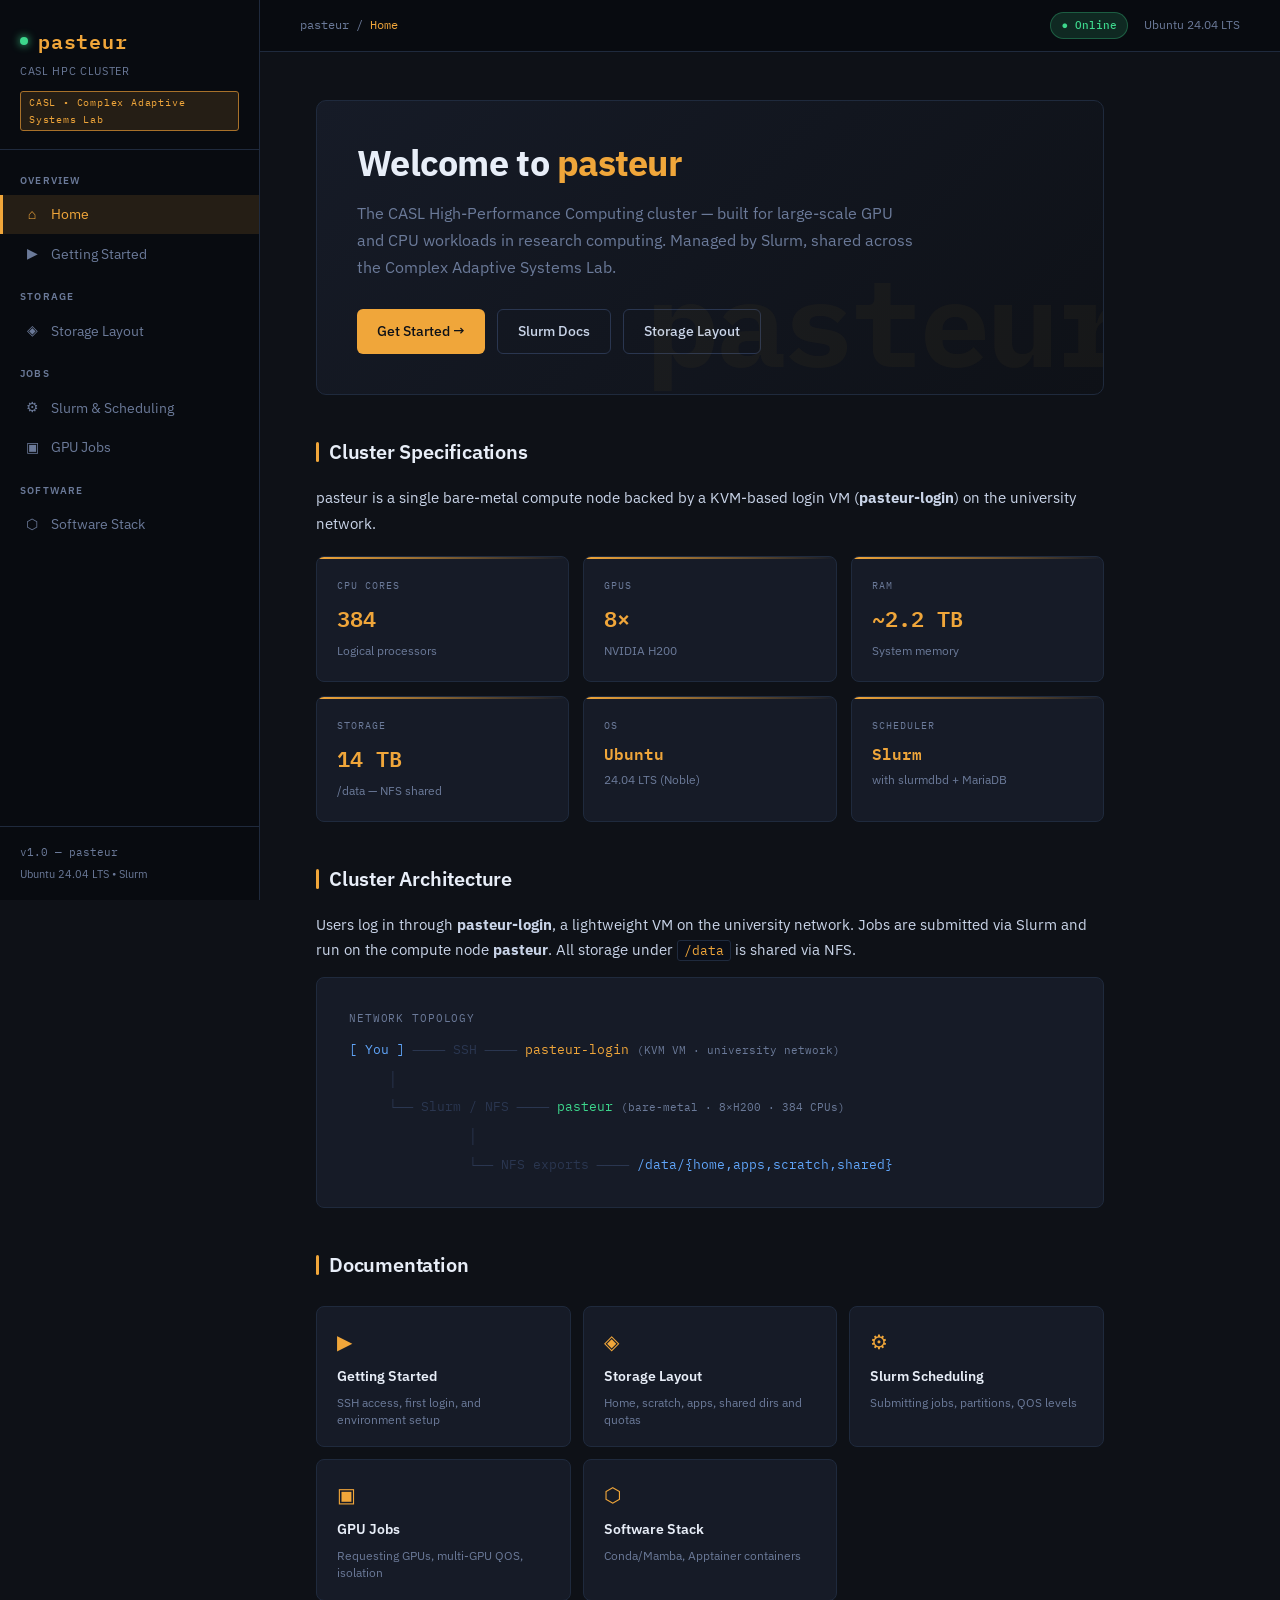
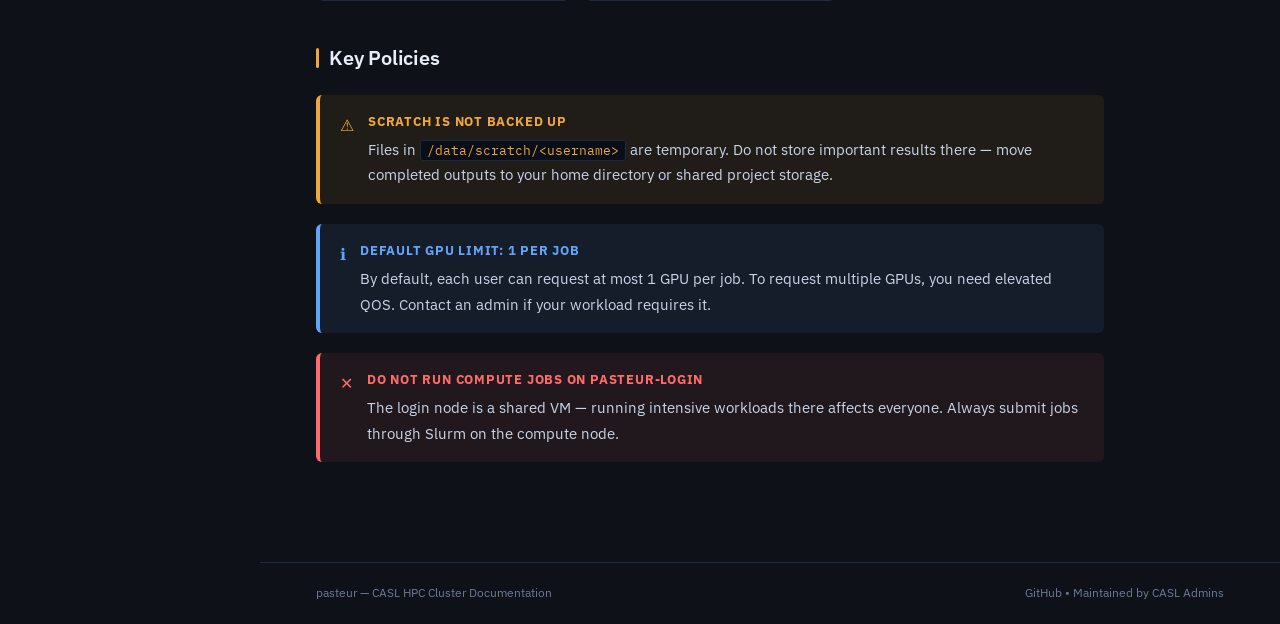
==== index.html @ b66a548c "Initial docs" ====
<!DOCTYPE html>
<html lang="en">
<head>
  <meta charset="UTF-8">
  <meta name="viewport" content="width=device-width, initial-scale=1.0">
  <title>pasteur — CASL HPC Cluster</title>
  <link rel="stylesheet" href="css/style.css">
</head>
<body>
<div class="layout">

  <!-- Sidebar -->
  <nav class="sidebar" id="sidebar">
    <div class="sidebar-brand">
      <div class="cluster-name">pasteur</div>
      <div class="subtitle">CASL HPC Cluster</div>
      <div class="org-tag">CASL &bull; Complex Adaptive Systems Lab</div>
    </div>
    <div class="sidebar-nav">
      <div class="nav-section">
        <div class="nav-section-label">Overview</div>
        <a class="nav-link" href="index.html"><span class="icon">⌂</span> Home</a>
        <a class="nav-link" href="getting-started.html"><span class="icon">▶</span> Getting Started</a>
      </div>
      <div class="nav-section">
        <div class="nav-section-label">Storage</div>
        <a class="nav-link" href="storage.html"><span class="icon">◈</span> Storage Layout</a>
      </div>
      <div class="nav-section">
        <div class="nav-section-label">Jobs</div>
        <a class="nav-link" href="slurm.html"><span class="icon">⚙</span> Slurm &amp; Scheduling</a>
        <a class="nav-link" href="gpu-jobs.html"><span class="icon">▣</span> GPU Jobs</a>
      </div>
      <div class="nav-section">
        <div class="nav-section-label">Software</div>
        <a class="nav-link" href="software.html"><span class="icon">⬡</span> Software Stack</a>
      </div>
    </div>
    <div class="sidebar-footer">
      <div class="version">v1.0 &mdash; pasteur</div>
      <div style="margin-top:4px;">Ubuntu 24.04 LTS &bull; Slurm</div>
    </div>
  </nav>

  <div class="overlay" id="overlay"></div>

  <!-- Main -->
  <div class="main">
    <div class="topbar">
      <div style="display:flex;align-items:center;gap:12px;">
        <button class="hamburger" id="hamburger">☰</button>
        <div class="topbar-breadcrumb">pasteur / <span>Home</span></div>
      </div>
      <div class="topbar-right">
        <span class="badge badge-green">● Online</span>
        <span>Ubuntu 24.04 LTS</span>
      </div>
    </div>

    <div class="content">

      <!-- Hero -->
      <div class="hero">
        <h1>Welcome to <span>pasteur</span></h1>
        <p>The CASL High-Performance Computing cluster — built for large-scale GPU and CPU workloads in research computing. Managed by Slurm, shared across the Complex Adaptive Systems Lab.</p>
        <div class="btn-row">
          <a class="btn btn-primary" href="getting-started.html">Get Started →</a>
          <a class="btn btn-secondary" href="slurm.html">Slurm Docs</a>
          <a class="btn btn-secondary" href="storage.html">Storage Layout</a>
        </div>
      </div>

      <!-- Specs -->
      <h2>Cluster Specifications</h2>
      <p>pasteur is a single bare-metal compute node backed by a KVM-based login VM (<strong>pasteur-login</strong>) on the university network.</p>

      <div class="card-grid">
        <div class="spec-card">
          <div class="spec-label">CPU Cores</div>
          <div class="spec-value">384</div>
          <div class="spec-sub">Logical processors</div>
        </div>
        <div class="spec-card">
          <div class="spec-label">GPUs</div>
          <div class="spec-value">8×</div>
          <div class="spec-sub">NVIDIA H200</div>
        </div>
        <div class="spec-card">
          <div class="spec-label">RAM</div>
          <div class="spec-value">~2.2 TB</div>
          <div class="spec-sub">System memory</div>
        </div>
        <div class="spec-card">
          <div class="spec-label">Storage</div>
          <div class="spec-value">14 TB</div>
          <div class="spec-sub">/data — NFS shared</div>
        </div>
        <div class="spec-card">
          <div class="spec-label">OS</div>
          <div class="spec-value" style="font-size:16px;">Ubuntu</div>
          <div class="spec-sub">24.04 LTS (Noble)</div>
        </div>
        <div class="spec-card">
          <div class="spec-label">Scheduler</div>
          <div class="spec-value" style="font-size:16px;">Slurm</div>
          <div class="spec-sub">with slurmdbd + MariaDB</div>
        </div>
      </div>

      <!-- Architecture -->
      <h2>Cluster Architecture</h2>
      <p>Users log in through <strong>pasteur-login</strong>, a lightweight VM on the university network. Jobs are submitted via Slurm and run on the compute node <strong>pasteur</strong>. All storage under <code>/data</code> is shared via NFS.</p>

      <div class="card" style="padding:28px 32px;">
        <div style="font-family:var(--font-mono);font-size:13px;line-height:2.2;color:var(--text-dim);">
          <div style="color:var(--text-dim);font-size:11px;margin-bottom:6px;letter-spacing:0.08em;text-transform:uppercase;">Network Topology</div>
          <div>
            <span style="color:var(--blue);">[ You ]</span>
            <span style="color:var(--border-2);"> ──── SSH ──── </span>
            <span style="color:var(--amber);">pasteur-login</span>
            <span style="color:var(--text-dim);font-size:11px;"> (KVM VM · university network)</span>
          </div>
          <div style="padding-left:40px;color:var(--border-2);">│</div>
          <div style="padding-left:40px;">
            <span style="color:var(--border-2);">└── Slurm / NFS ──── </span>
            <span style="color:var(--green);">pasteur</span>
            <span style="color:var(--text-dim);font-size:11px;"> (bare-metal · 8×H200 · 384 CPUs)</span>
          </div>
          <div style="padding-left:120px;color:var(--border-2);">│</div>
          <div style="padding-left:120px;">
            <span style="color:var(--border-2);">└── NFS exports ──── </span>
            <span style="color:var(--blue);">/data/{home,apps,scratch,shared}</span>
          </div>
        </div>
      </div>

      <!-- Quick links -->
      <h2>Documentation</h2>
      <div class="quick-links">
        <a class="quick-link" href="getting-started.html">
          <span class="ql-icon">▶</span>
          <span class="ql-title">Getting Started</span>
          <span class="ql-desc">SSH access, first login, and environment setup</span>
        </a>
        <a class="quick-link" href="storage.html">
          <span class="ql-icon">◈</span>
          <span class="ql-title">Storage Layout</span>
          <span class="ql-desc">Home, scratch, apps, shared dirs and quotas</span>
        </a>
        <a class="quick-link" href="slurm.html">
          <span class="ql-icon">⚙</span>
          <span class="ql-title">Slurm Scheduling</span>
          <span class="ql-desc">Submitting jobs, partitions, QOS levels</span>
        </a>
        <a class="quick-link" href="gpu-jobs.html">
          <span class="ql-icon">▣</span>
          <span class="ql-title">GPU Jobs</span>
          <span class="ql-desc">Requesting GPUs, multi-GPU QOS, isolation</span>
        </a>
        <a class="quick-link" href="software.html">
          <span class="ql-icon">⬡</span>
          <span class="ql-title">Software Stack</span>
          <span class="ql-desc">Conda/Mamba, Apptainer containers</span>
        </a>
      </div>

      <!-- Policies -->
      <h2>Key Policies</h2>
      <div class="callout callout-warning">
        <span class="callout-icon">⚠</span>
        <div class="callout-body">
          <strong>Scratch is not backed up</strong>
          Files in <code>/data/scratch/&lt;username&gt;</code> are temporary. Do not store important results there — move completed outputs to your home directory or shared project storage.
        </div>
      </div>
      <div class="callout callout-info">
        <span class="callout-icon">ℹ</span>
        <div class="callout-body">
          <strong>Default GPU limit: 1 per job</strong>
          By default, each user can request at most 1 GPU per job. To request multiple GPUs, you need elevated QOS. Contact an admin if your workload requires it.
        </div>
      </div>
      <div class="callout callout-danger">
        <span class="callout-icon">✕</span>
        <div class="callout-body">
          <strong>Do not run compute jobs on pasteur-login</strong>
          The login node is a shared VM — running intensive workloads there affects everyone. Always submit jobs through Slurm on the compute node.
        </div>
      </div>

    </div><!-- /content -->

    <footer class="page-footer">
      <span>pasteur — CASL HPC Cluster Documentation</span>
      <span><a href="https://github.com" target="_blank">GitHub</a> &bull; Maintained by CASL Admins</span>
    </footer>
  </div><!-- /main -->
</div>

<script src="js/main.js"></script>
</body>
</html>
---- css/style.css ----
@import url('https://fonts.googleapis.com/css2?family=IBM+Plex+Mono:wght@400;500;600&family=IBM+Plex+Sans:ital,wght@0,300;0,400;0,500;0,600;0,700;1,400&display=swap');

/* ── Reset & Variables ─────────────────────────────── */
*, *::before, *::after { box-sizing: border-box; margin: 0; padding: 0; }

:root {
  --bg:         #0e1117;
  --bg-sidebar: #080b10;
  --bg-card:    #161b27;
  --bg-code:    #0a0e18;
  --border:     #1f2a3d;
  --border-2:   #2a3650;

  --text:       #c9d4e8;
  --text-dim:   #6b7a99;
  --text-head:  #e8eef8;

  --amber:      #f0a63a;
  --amber-dim:  #a8712a;
  --amber-glow: rgba(240,166,58,0.12);
  --green:      #3dd68c;
  --green-dim:  rgba(61,214,140,0.15);
  --red:        #ff6b6b;
  --blue:       #60a5fa;

  --sidebar-w: 260px;
  --font-mono: 'IBM Plex Mono', 'Courier New', monospace;
  --font-body: 'IBM Plex Sans', 'Segoe UI', sans-serif;
}

html { scroll-behavior: smooth; }

body {
  font-family: var(--font-body);
  background: var(--bg);
  color: var(--text);
  line-height: 1.7;
  font-size: 15px;
}

a { color: var(--amber); text-decoration: none; }
a:hover { color: #ffd07a; text-decoration: underline; }

/* ── Layout ─────────────────────────────────────────── */
.layout { display: flex; min-height: 100vh; }

/* ── Sidebar ─────────────────────────────────────────── */
.sidebar {
  width: var(--sidebar-w);
  background: var(--bg-sidebar);
  border-right: 1px solid var(--border);
  position: fixed;
  top: 0; left: 0; bottom: 0;
  overflow-y: auto;
  display: flex;
  flex-direction: column;
  z-index: 100;
  transition: transform 0.3s ease;
}

.sidebar-brand {
  padding: 24px 20px 18px;
  border-bottom: 1px solid var(--border);
}

.sidebar-brand .cluster-name {
  font-family: var(--font-mono);
  font-size: 20px;
  font-weight: 600;
  color: var(--amber);
  letter-spacing: 0.04em;
  display: flex;
  align-items: center;
  gap: 10px;
}

.sidebar-brand .cluster-name::before {
  content: '';
  display: inline-block;
  width: 8px; height: 8px;
  background: var(--green);
  border-radius: 50%;
  box-shadow: 0 0 8px var(--green);
  animation: pulse 2s infinite;
}

@keyframes pulse {
  0%, 100% { opacity: 1; }
  50% { opacity: 0.4; }
}

.sidebar-brand .subtitle {
  font-size: 11px;
  color: var(--text-dim);
  margin-top: 4px;
  letter-spacing: 0.06em;
  text-transform: uppercase;
}

.sidebar-brand .org-tag {
  display: inline-block;
  margin-top: 10px;
  padding: 2px 8px;
  background: var(--amber-glow);
  border: 1px solid var(--amber-dim);
  border-radius: 3px;
  font-family: var(--font-mono);
  font-size: 10px;
  color: var(--amber);
  letter-spacing: 0.08em;
}

.sidebar-nav { padding: 16px 0; flex: 1; }

.nav-section {
  margin-bottom: 8px;
}

.nav-section-label {
  padding: 6px 20px;
  font-size: 10px;
  font-weight: 600;
  letter-spacing: 0.12em;
  text-transform: uppercase;
  color: var(--text-dim);
}

.nav-link {
  display: flex;
  align-items: center;
  gap: 10px;
  padding: 8px 20px;
  color: var(--text-dim);
  font-size: 13.5px;
  border-left: 3px solid transparent;
  transition: all 0.15s;
}

.nav-link:hover {
  color: var(--text);
  background: rgba(255,255,255,0.04);
  text-decoration: none;
}

.nav-link.active {
  color: var(--amber);
  background: var(--amber-glow);
  border-left-color: var(--amber);
}

.nav-link .icon { font-size: 14px; width: 18px; text-align: center; }

.sidebar-footer {
  padding: 16px 20px;
  border-top: 1px solid var(--border);
  font-size: 11px;
  color: var(--text-dim);
}

.sidebar-footer .version {
  font-family: var(--font-mono);
  color: var(--text-dim);
}

/* ── Main content ────────────────────────────────────── */
.main {
  margin-left: var(--sidebar-w);
  flex: 1;
  min-height: 100vh;
  display: flex;
  flex-direction: column;
}

.topbar {
  background: var(--bg-sidebar);
  border-bottom: 1px solid var(--border);
  padding: 12px 40px;
  display: flex;
  align-items: center;
  justify-content: space-between;
  position: sticky;
  top: 0;
  z-index: 50;
}

.topbar-breadcrumb {
  font-family: var(--font-mono);
  font-size: 12px;
  color: var(--text-dim);
}

.topbar-breadcrumb span { color: var(--amber); }

.topbar-right {
  display: flex;
  align-items: center;
  gap: 16px;
  font-size: 12px;
  color: var(--text-dim);
}

.badge {
  display: inline-flex;
  align-items: center;
  gap: 5px;
  padding: 3px 10px;
  border-radius: 20px;
  font-size: 11px;
  font-family: var(--font-mono);
  font-weight: 500;
}

.badge-green {
  background: var(--green-dim);
  color: var(--green);
  border: 1px solid rgba(61,214,140,0.3);
}

.content {
  padding: 48px 56px 80px;
  max-width: 900px;
}

/* ── Typography ──────────────────────────────────────── */
.page-header {
  margin-bottom: 40px;
  padding-bottom: 28px;
  border-bottom: 1px solid var(--border);
}

.page-header h1 {
  font-size: 32px;
  font-weight: 700;
  color: var(--text-head);
  letter-spacing: -0.02em;
  line-height: 1.2;
}

.page-header .lead {
  margin-top: 12px;
  font-size: 16px;
  color: var(--text-dim);
  line-height: 1.6;
  max-width: 680px;
}

.page-header .meta {
  margin-top: 16px;
  display: flex;
  gap: 12px;
  flex-wrap: wrap;
}

h2 {
  font-size: 20px;
  font-weight: 600;
  color: var(--text-head);
  margin: 40px 0 16px;
  letter-spacing: -0.01em;
  display: flex;
  align-items: center;
  gap: 10px;
}

h2::before {
  content: '';
  display: inline-block;
  width: 3px;
  height: 20px;
  background: var(--amber);
  border-radius: 2px;
}

h3 {
  font-size: 15px;
  font-weight: 600;
  color: var(--text-head);
  margin: 28px 0 10px;
  text-transform: uppercase;
  letter-spacing: 0.06em;
  font-family: var(--font-mono);
}

p { margin-bottom: 14px; color: var(--text); }

ul, ol { padding-left: 20px; margin-bottom: 14px; }
li { margin-bottom: 6px; }

/* ── Code blocks ─────────────────────────────────────── */
pre {
  background: var(--bg-code);
  border: 1px solid var(--border);
  border-radius: 6px;
  padding: 20px 24px;
  overflow-x: auto;
  margin: 16px 0 24px;
  position: relative;
}

pre .cmd-label {
  position: absolute;
  top: 0; right: 0;
  background: var(--border);
  color: var(--text-dim);
  font-size: 10px;
  font-family: var(--font-mono);
  padding: 3px 10px;
  border-radius: 0 6px 0 4px;
  letter-spacing: 0.08em;
  text-transform: uppercase;
}

code {
  font-family: var(--font-mono);
  font-size: 13.5px;
  color: var(--text);
  line-height: 1.7;
}

.comment { color: var(--text-dim); }
.kw      { color: #c792ea; }
.str     { color: #c3e88d; }
.flag    { color: var(--blue); }
.prompt  { color: var(--amber); user-select: none; }
.output  { color: var(--text-dim); }
.hl      { color: var(--green); }

:not(pre) > code {
  background: var(--bg-code);
  border: 1px solid var(--border);
  border-radius: 3px;
  padding: 1px 6px;
  font-size: 13px;
  color: var(--amber);
}

/* ── Cards ───────────────────────────────────────────── */
.card {
  background: var(--bg-card);
  border: 1px solid var(--border);
  border-radius: 8px;
  padding: 24px;
  margin-bottom: 16px;
}

.card-grid {
  display: grid;
  grid-template-columns: repeat(auto-fit, minmax(220px, 1fr));
  gap: 14px;
  margin: 20px 0;
}

.spec-card {
  background: var(--bg-card);
  border: 1px solid var(--border);
  border-radius: 8px;
  padding: 20px;
  position: relative;
  overflow: hidden;
}

.spec-card::before {
  content: '';
  position: absolute;
  top: 0; left: 0; right: 0;
  height: 2px;
  background: linear-gradient(90deg, var(--amber), transparent);
}

.spec-card .spec-label {
  font-size: 10px;
  text-transform: uppercase;
  letter-spacing: 0.1em;
  color: var(--text-dim);
  font-family: var(--font-mono);
  margin-bottom: 6px;
}

.spec-card .spec-value {
  font-family: var(--font-mono);
  font-size: 22px;
  font-weight: 600;
  color: var(--amber);
}

.spec-card .spec-sub {
  font-size: 12px;
  color: var(--text-dim);
  margin-top: 3px;
}

/* ── Callouts ────────────────────────────────────────── */
.callout {
  border-radius: 6px;
  padding: 16px 20px;
  margin: 20px 0;
  border-left: 4px solid;
  display: flex;
  gap: 14px;
  align-items: flex-start;
}

.callout-icon { font-size: 16px; flex-shrink: 0; margin-top: 1px; }
.callout-body { flex: 1; }
.callout-body strong { display: block; margin-bottom: 4px; font-size: 13px; text-transform: uppercase; letter-spacing: 0.06em; }

.callout-warning {
  background: rgba(240,166,58,0.08);
  border-color: var(--amber);
}
.callout-warning .callout-icon { color: var(--amber); }
.callout-warning strong { color: var(--amber); }

.callout-info {
  background: rgba(96,165,250,0.08);
  border-color: var(--blue);
}
.callout-info .callout-icon { color: var(--blue); }
.callout-info strong { color: var(--blue); }

.callout-success {
  background: var(--green-dim);
  border-color: var(--green);
}
.callout-success .callout-icon { color: var(--green); }
.callout-success strong { color: var(--green); }

.callout-danger {
  background: rgba(255,107,107,0.08);
  border-color: var(--red);
}
.callout-danger .callout-icon { color: var(--red); }
.callout-danger strong { color: var(--red); }

/* ── Tables ──────────────────────────────────────────── */
.table-wrap { overflow-x: auto; margin: 16px 0 24px; }

table {
  width: 100%;
  border-collapse: collapse;
  font-size: 13.5px;
}

th {
  background: var(--bg-code);
  color: var(--text-dim);
  font-family: var(--font-mono);
  font-size: 11px;
  font-weight: 600;
  text-transform: uppercase;
  letter-spacing: 0.08em;
  padding: 10px 16px;
  text-align: left;
  border: 1px solid var(--border);
}

td {
  padding: 10px 16px;
  border: 1px solid var(--border);
  color: var(--text);
}

tr:nth-child(even) td { background: rgba(255,255,255,0.02); }
tr:hover td { background: var(--amber-glow); }

td code { font-size: 12px; }

/* ── Home page specifics ─────────────────────────────── */
.hero {
  background: linear-gradient(135deg, var(--bg-card) 0%, var(--bg) 100%);
  border: 1px solid var(--border);
  border-radius: 10px;
  padding: 40px;
  margin-bottom: 40px;
  position: relative;
  overflow: hidden;
}

.hero::after {
  content: 'pasteur';
  position: absolute;
  right: -20px; bottom: -30px;
  font-family: var(--font-mono);
  font-size: 120px;
  font-weight: 700;
  color: rgba(240,166,58,0.04);
  pointer-events: none;
  letter-spacing: -4px;
}

.hero h1 {
  font-size: 36px;
  font-weight: 700;
  color: var(--text-head);
  letter-spacing: -0.02em;
  line-height: 1.2;
}

.hero h1 span { color: var(--amber); }

.hero p {
  font-size: 16px;
  color: var(--text-dim);
  margin: 16px 0 28px;
  max-width: 560px;
}

.btn-row { display: flex; gap: 12px; flex-wrap: wrap; }

.btn {
  display: inline-flex;
  align-items: center;
  gap: 8px;
  padding: 10px 20px;
  border-radius: 6px;
  font-size: 13.5px;
  font-weight: 500;
  cursor: pointer;
  transition: all 0.15s;
  text-decoration: none !important;
}

.btn-primary {
  background: var(--amber);
  color: #0e1117;
}
.btn-primary:hover { background: #ffd07a; }

.btn-secondary {
  background: transparent;
  color: var(--text);
  border: 1px solid var(--border-2);
}
.btn-secondary:hover { border-color: var(--amber); color: var(--amber); }

.quick-links {
  display: grid;
  grid-template-columns: repeat(auto-fit, minmax(200px, 1fr));
  gap: 12px;
  margin: 24px 0;
}

.quick-link {
  display: flex;
  flex-direction: column;
  gap: 6px;
  padding: 18px 20px;
  background: var(--bg-card);
  border: 1px solid var(--border);
  border-radius: 8px;
  cursor: pointer;
  transition: all 0.15s;
  text-decoration: none !important;
}

.quick-link:hover {
  border-color: var(--amber);
  background: var(--amber-glow);
  transform: translateY(-1px);
}

.quick-link .ql-icon { font-size: 20px; }
.quick-link .ql-title { font-weight: 600; color: var(--text-head); font-size: 14px; }
.quick-link .ql-desc { font-size: 12px; color: var(--text-dim); line-height: 1.4; }

/* ── Storage diagram ─────────────────────────────────── */
.fs-tree {
  background: var(--bg-code);
  border: 1px solid var(--border);
  border-radius: 8px;
  padding: 24px 28px;
  font-family: var(--font-mono);
  font-size: 13px;
  line-height: 2;
  margin: 20px 0;
}

.fs-tree .dir { color: var(--blue); }
.fs-tree .file { color: var(--text); }
.fs-tree .desc { color: var(--text-dim); font-size: 12px; }
.fs-tree .tree { color: var(--border-2); }
.fs-tree .mount { color: var(--green); font-size: 11px; }

/* ── Partition table chips ───────────────────────────── */
.chip {
  display: inline-block;
  padding: 2px 8px;
  border-radius: 4px;
  font-size: 11px;
  font-family: var(--font-mono);
  font-weight: 500;
}

.chip-amber { background: var(--amber-glow); color: var(--amber); border: 1px solid var(--amber-dim); }
.chip-green { background: var(--green-dim); color: var(--green); }
.chip-blue  { background: rgba(96,165,250,0.15); color: var(--blue); }
.chip-red   { background: rgba(255,107,107,0.15); color: var(--red); }

/* ── Mobile hamburger ────────────────────────────────── */
.hamburger {
  display: none;
  background: none;
  border: 1px solid var(--border);
  color: var(--text);
  padding: 6px 10px;
  border-radius: 4px;
  cursor: pointer;
  font-size: 16px;
}

.overlay {
  display: none;
  position: fixed;
  inset: 0;
  background: rgba(0,0,0,0.6);
  z-index: 90;
}

/* ── Footer ──────────────────────────────────────────── */
.page-footer {
  margin-top: auto;
  padding: 20px 56px;
  border-top: 1px solid var(--border);
  display: flex;
  align-items: center;
  justify-content: space-between;
  font-size: 12px;
  color: var(--text-dim);
}

.page-footer a { color: var(--text-dim); }
.page-footer a:hover { color: var(--amber); text-decoration: none; }

/* ── Responsive ──────────────────────────────────────── */
@media (max-width: 768px) {
  .sidebar {
    transform: translateX(-100%);
  }
  .sidebar.open {
    transform: translateX(0);
  }
  .overlay.open { display: block; }
  .main { margin-left: 0; }
  .content { padding: 28px 20px 60px; }
  .topbar { padding: 10px 20px; }
  .hamburger { display: block; }
  .page-footer { padding: 16px 20px; flex-direction: column; gap: 6px; text-align: center; }
  .hero { padding: 28px 24px; }
  .hero h1 { font-size: 26px; }
}

/* ── Scrollbar ───────────────────────────────────────── */
::-webkit-scrollbar { width: 6px; height: 6px; }
::-webkit-scrollbar-track { background: transparent; }
::-webkit-scrollbar-thumb { background: var(--border-2); border-radius: 3px; }
::-webkit-scrollbar-thumb:hover { background: var(--text-dim); }
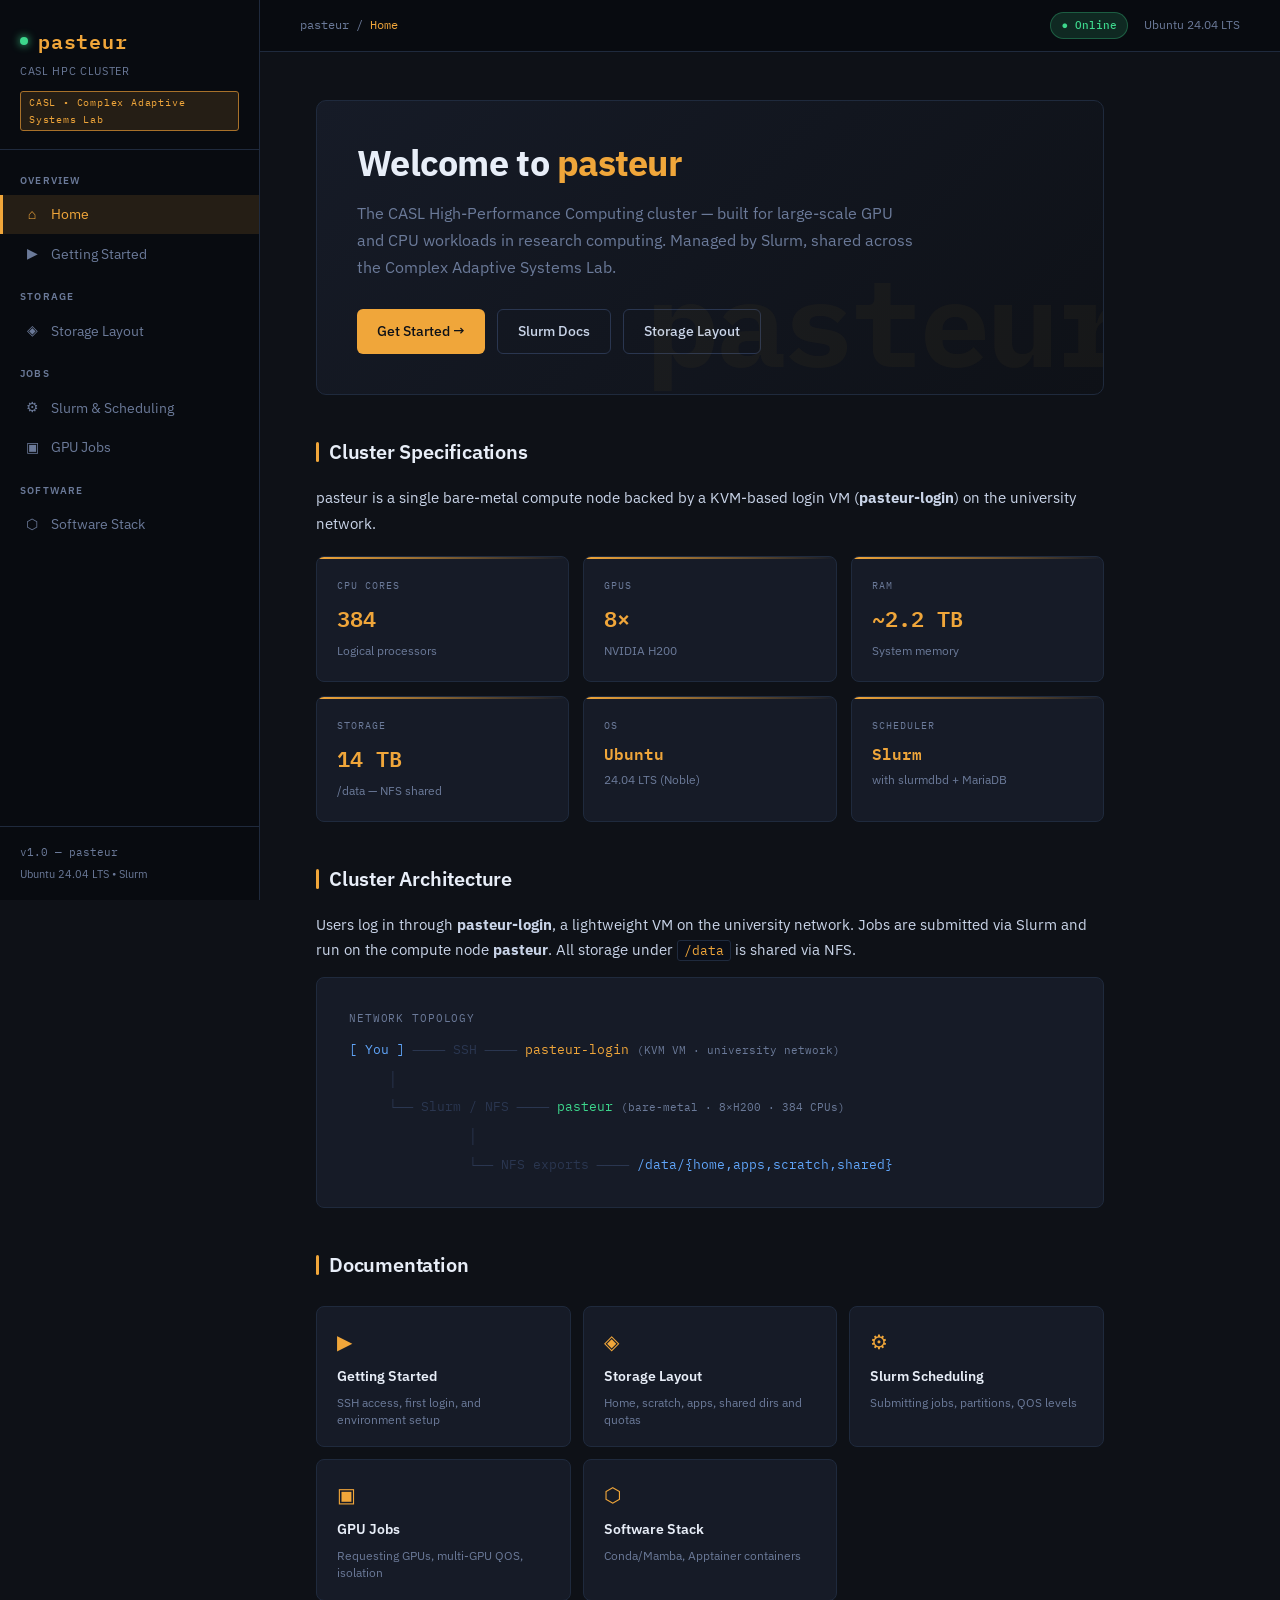
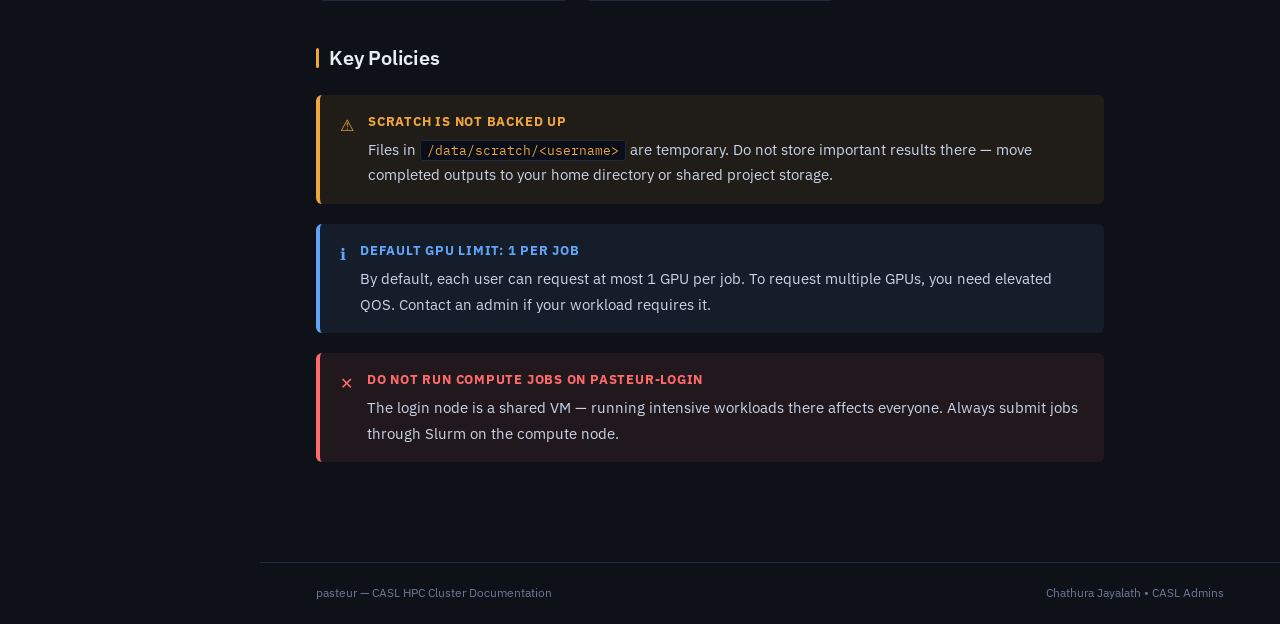
==== commit d540d4af: "fixed paths and stuff" ====
--- a/index.html
+++ b/index.html
@@ -192,7 +192,7 @@
 
     <footer class="page-footer">
       <span>pasteur — CASL HPC Cluster Documentation</span>
-      <span><a href="https://github.com" target="_blank">GitHub</a> &bull; Maintained by CASL Admins</span>
+      <span><a href="https://github.com/deamonpog" target="_blank">Chathura Jayalath</a> &bull; CASL Admins</span>
     </footer>
   </div><!-- /main -->
 </div>
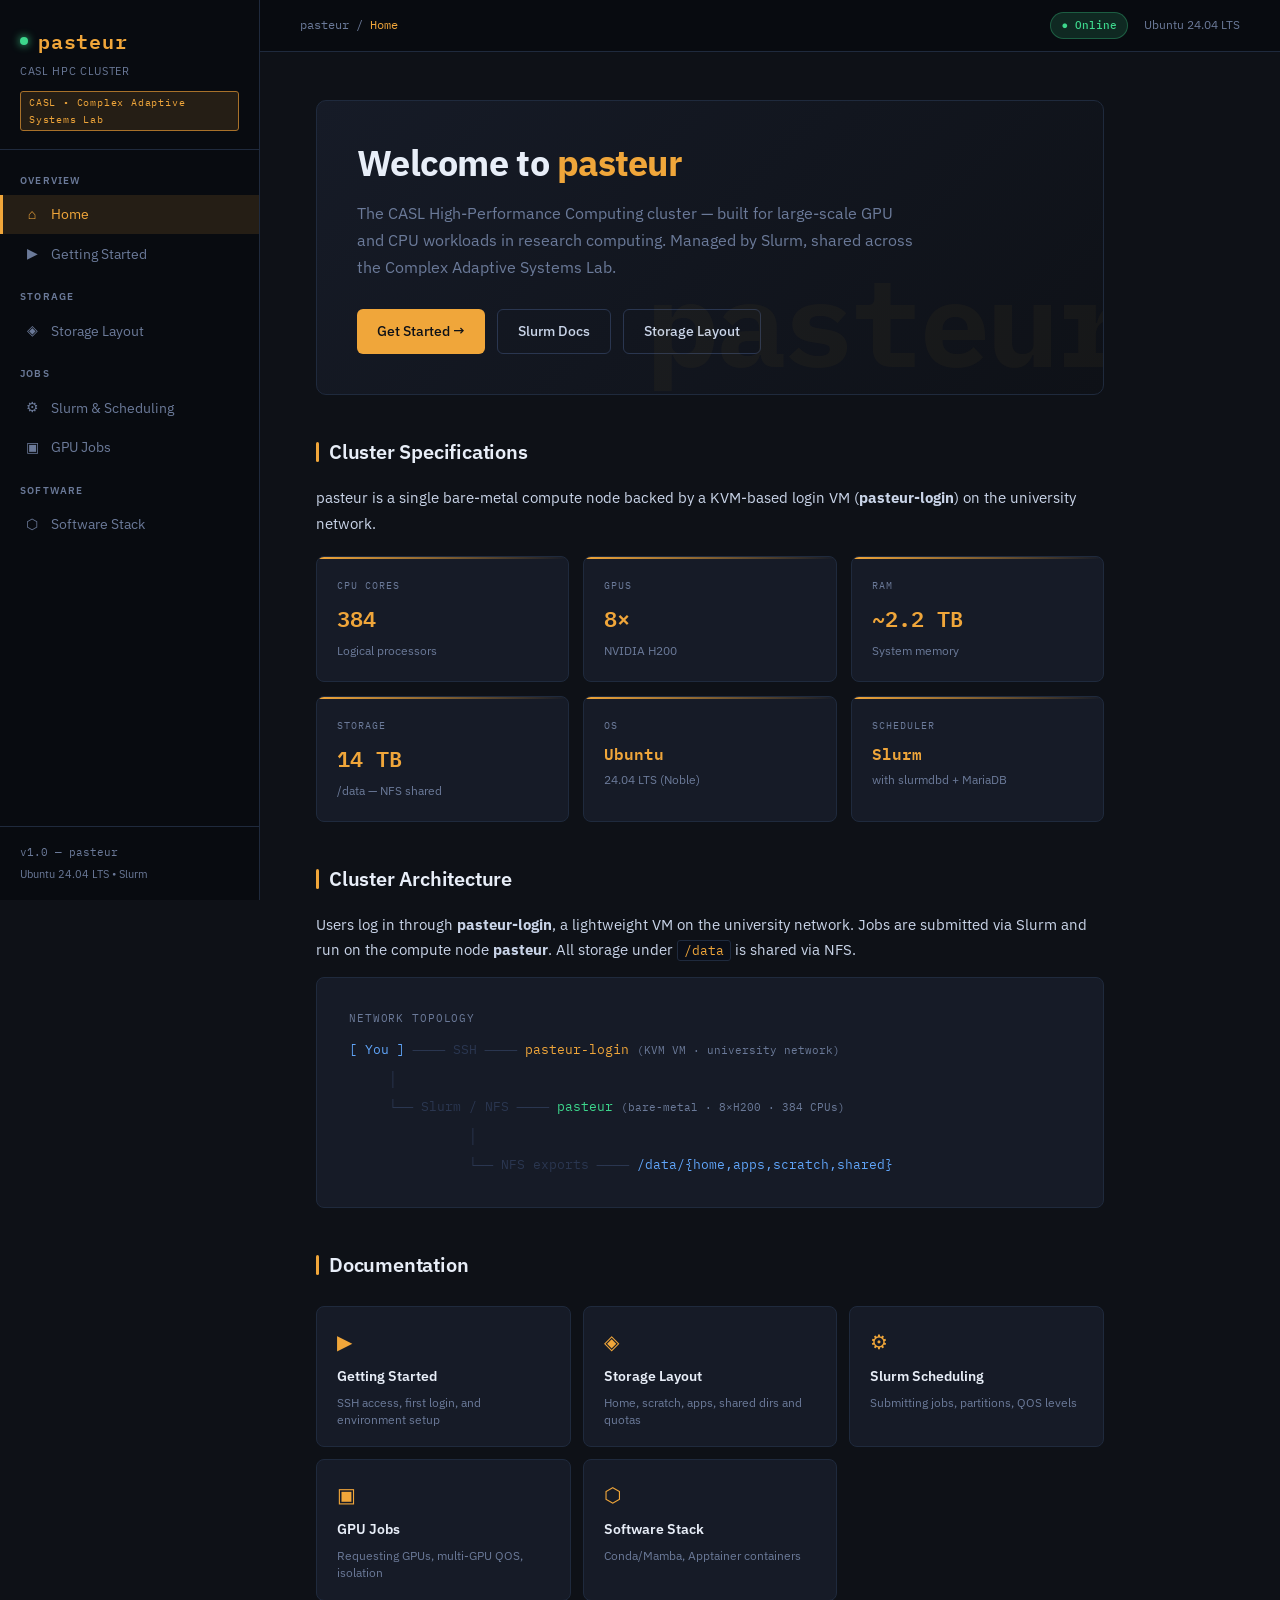
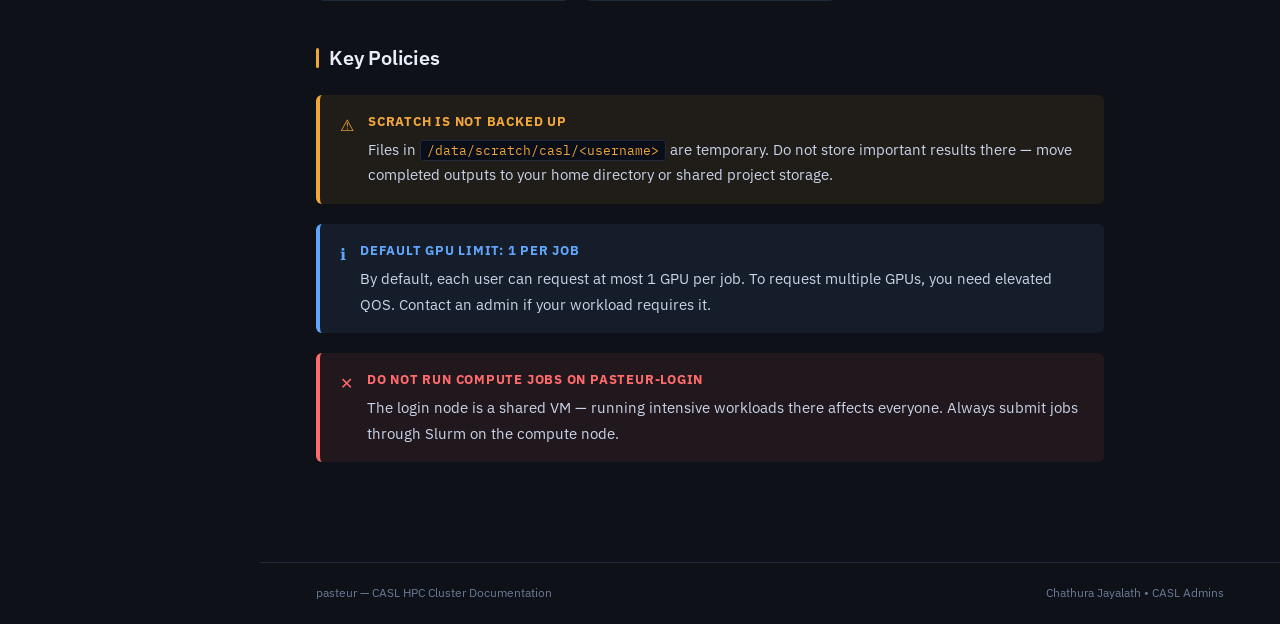
==== commit 4b2d0805: "update about containers" ====
--- a/index.html
+++ b/index.html
@@ -170,7 +170,7 @@
         <span class="callout-icon">⚠</span>
         <div class="callout-body">
           <strong>Scratch is not backed up</strong>
-          Files in <code>/data/scratch/&lt;username&gt;</code> are temporary. Do not store important results there — move completed outputs to your home directory or shared project storage.
+          Files in <code>/data/scratch/casl/&lt;username&gt;</code> are temporary. Do not store important results there — move completed outputs to your home directory or shared project storage.
         </div>
       </div>
       <div class="callout callout-info">
